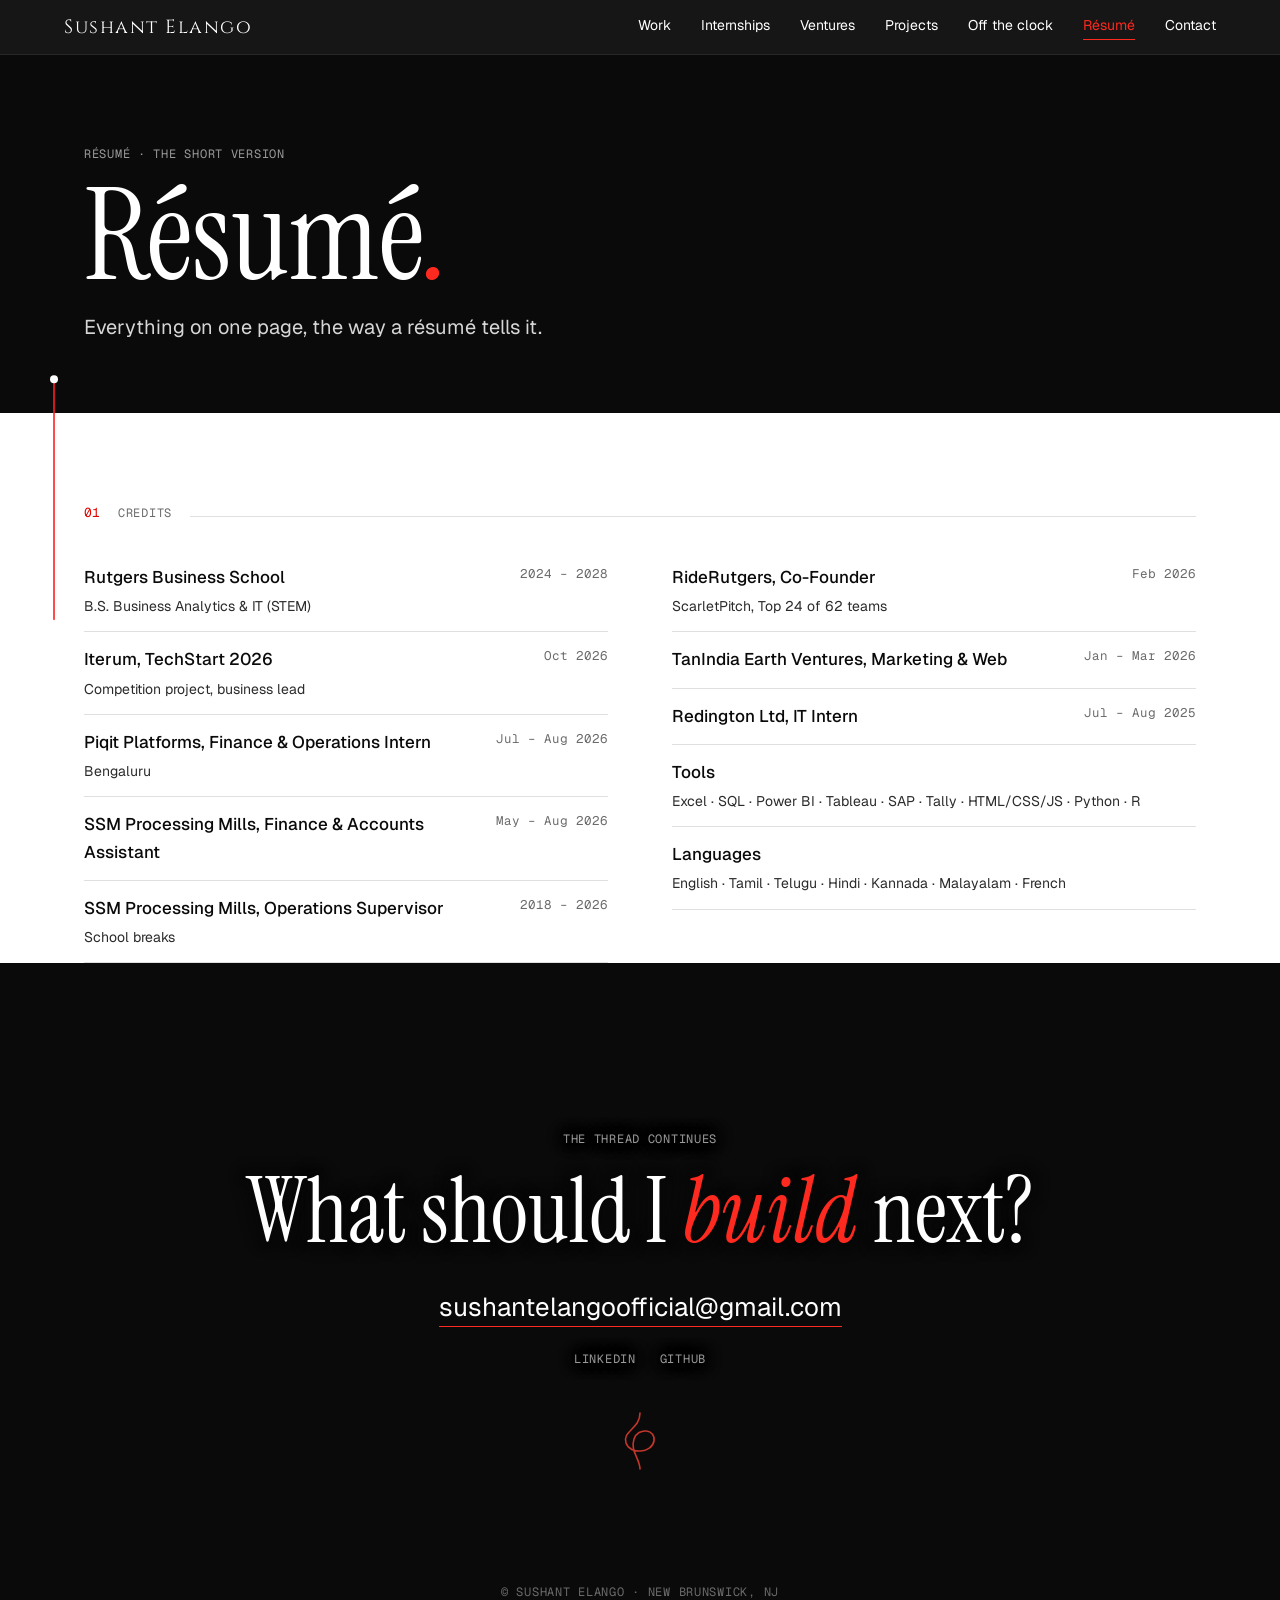
==== credits.html @ 71b5c6ae "Film and game posters with his lines; Control turns over to his frame; red headline Five films and f" ====
<!doctype html>
<html lang="en" class="no-bands" data-palette="mono">
<head>
<meta charset="utf-8">
<meta name="viewport" content="width=device-width, initial-scale=1">
<title>Résumé · Sushant Elango</title>
<meta name="description" content="The short version, the way a résumé tells it.">
<meta name="theme-color" content="#f3f0e8">
<link rel="icon" href="assets/favicon.svg" type="image/svg+xml">
<link rel="canonical" href="https://sushantelango.com/credits.html">
<meta property="og:type" content="website">
<meta property="og:url" content="https://sushantelango.com/credits.html">
<meta property="og:title" content="Résumé · Sushant Elango">
<meta property="og:description" content="A textile mill, a ledger, two pitches, and one thread running through all of it.">
<meta property="og:image" content="https://sushantelango.com/assets/share.jpg">
<meta property="og:image:width" content="1200">
<meta property="og:image:height" content="630">
<meta property="og:image:alt" content="Sushant Elango in a grey suit and a red floral tie">
<meta name="twitter:card" content="summary_large_image">
<link rel="preconnect" href="https://fonts.googleapis.com">
<link rel="preconnect" href="https://fonts.gstatic.com" crossorigin>
<link href="https://fonts.googleapis.com/css2?family=Instrument+Serif:ital@0;1&family=Cinzel:wght@400;500&family=Geist:wght@400;500;600&family=Geist+Mono:wght@400;500&family=Courier+Prime&display=swap" rel="stylesheet">
<link rel="stylesheet" href="assets/site.css?v=81">
</head>
<body class="page-credits">


<a class="skip" href="#main">Skip to the content</a>

<svg id="thread" aria-hidden="true"><path id="threadPath"/></svg>

<header class="nav">
  <div class="nav-row">
    <a class="mark" href="index.html" aria-label="Sushant Elango, home"><span>Sushant Elango</span></a>
    <nav aria-label="Pages">
      <a href="work.html">Work</a>
      <a href="internships.html">Internships</a>
      <a href="ventures.html">Ventures</a>
      <a href="index.html#projects">Projects</a>
      <a href="life.html">Off the clock</a>
      <a href="credits.html" aria-current="page">Résumé</a>
      <a href="#contact">Contact</a>
    </nav>
  </div>
</header>

<main id="main">
  <section class="page-head">
    <div class="label">Résumé · The short version</div>
    <h1>Résumé<em>.</em></h1>
    <p class="lede">Everything on one page, the way a résumé tells it.</p>
  </section>

  <!-- Credits -->
  <section class="chapter" id="credits" data-anchor="left">
    <div class="ch-head"><span class="num">01</span><span class="label">Credits</span><span class="rule"></span></div>
    <div class="credits reveal">
      <div>
        <div class="credit"><b>Rutgers Business School</b><span>2024 – 2028</span><small>B.S. Business Analytics &amp; IT (STEM)</small></div>
        <div class="credit"><b>Iterum, TechStart 2026</b><span>Oct 2026</span><small>Competition project, business lead</small></div>
        <div class="credit"><b>Piqit Platforms, Finance &amp; Operations Intern</b><span>Jul – Aug 2026</span><small>Bengaluru</small></div>
        <div class="credit"><b>SSM Processing Mills, Finance &amp; Accounts Assistant</b><span>May – Aug 2026</span></div>
        <div class="credit"><b>SSM Processing Mills, Operations Supervisor</b><span>2018 – 2026</span><small>School breaks</small></div>
      </div>
      <div>
        <div class="credit"><b>RideRutgers, Co-Founder</b><span>Feb 2026</span><small>ScarletPitch, Top 24 of 62 teams</small></div>
        <div class="credit"><b>TanIndia Earth Ventures, Marketing &amp; Web</b><span>Jan – Mar 2026</span></div>
        <div class="credit"><b>Redington Ltd, IT Intern</b><span>Jul – Aug 2025</span></div>
        <div class="credit"><b>Tools</b><span></span><small>Excel · SQL · Power BI · Tableau · SAP · Tally · HTML/CSS/JS · Python · R</small></div>
        <div class="credit"><b>Languages</b><span></span><small>English · Tamil · Telugu · Hindi · Kannada · Malayalam · French</small></div>
      </div>
    </div>
  </section>

  <section class="contact" id="contact">
    <div class="label">The thread continues</div>
    <h2>What should I <em>build</em> next?</h2>
    <a class="mail" href="mailto:sushantelangoofficial@gmail.com">sushantelangoofficial@gmail.com</a>
    <div class="links label"><a href="https://www.linkedin.com/in/sushantelango" target="_blank" rel="noopener">LinkedIn</a><a href="https://github.com/SushantElango" target="_blank" rel="noopener">GitHub</a></div>
    <svg id="knot" viewBox="0 0 64 64" aria-hidden="true" data-anchor="end"><path d="M32 4 C 32 20, 14 22, 18 34 C 22 46, 44 44, 46 32 C 48 20, 30 18, 26 30 C 22 42, 32 50, 32 60" fill="none" stroke="#c2362b" stroke-width="1.6" stroke-linecap="round"/></svg>
  </section>

</main>
<footer class="label">© Sushant Elango · New Brunswick, NJ</footer>

<script src="assets/site.js?v=81"></script>
</body>
</html>
---- assets/site.css ----
/* One colour does the storytelling: the thread. Everything else is paper and ink. */
:root {
  --paper: #f3f0e8;
  --paper-2: #ebe7dc;
  --card: #faf8f3;
  --ink: #161513;
  --ink-2: #3b3934;
  --muted: #7a766c;
  --rule: rgba(22, 21, 19, .14);
  --thread: #c2362b;
  --thread-soft: rgba(194, 54, 43, .12);

  --serif: "Instrument Serif", "Times New Roman", serif;
  --sans: "Geist", system-ui, sans-serif;
  --mono: "Geist Mono", ui-monospace, Consolas, monospace;

  --gutter: clamp(18px, 5vw, 72px);
  --max: 1240px;
}

* { box-sizing: border-box; margin: 0; padding: 0; }
html { scroll-behavior: smooth; }
body {
  background: var(--paper);
  color: var(--ink);
  font-family: var(--sans);
  font-size: 17px;
  line-height: 1.6;
  -webkit-font-smoothing: antialiased;
  overflow-x: hidden;
}
a { color: inherit; }
button { font: inherit; color: inherit; background: none; border: 0; cursor: pointer; }
::selection { background: var(--thread); color: var(--paper); }

.label { font-family: var(--mono); font-size: 12px; letter-spacing: .06em; text-transform: uppercase; color: var(--muted); }
.label b { color: var(--thread); font-weight: 500; }
em, .it { font-family: var(--serif); font-style: italic; font-weight: 400; }

/* The page-long thread sits behind everything; cards pass over it like weft over warp. */
#thread { position: absolute; left: 0; top: 0; pointer-events: none; z-index: 0; overflow: visible; }
#thread path { fill: none; stroke: var(--thread-line, var(--thread)); stroke-width: 1.6; stroke-linecap: round; }
#thread .thread-start { fill: #efe9dd; }
main, header, footer { position: relative; z-index: 1; }
/* Text sits on a paper halo, so the thread reads as passing under the words. */
.chapter h2, .prose p, .ch-head, .hero h1, .hero p, .hero .label, .contact h2, .contact .label, .fine { text-shadow: 0 0 3px var(--paper), 0 0 7px var(--paper), 0 0 12px var(--paper), 0 0 18px var(--paper); }

/* ---------- Nav ---------- */
.nav {
  position: sticky; top: 0; z-index: 30;
  display: flex; align-items: center; justify-content: space-between;
  padding: 14px var(--gutter);
  background: rgba(243, 240, 232, .88); backdrop-filter: blur(8px);
  border-bottom: 1px solid var(--rule);
}
.mark { display: flex; align-items: center; gap: 10px; text-decoration: none; font-family: var(--serif); font-size: 22px; letter-spacing: .01em; }
.mark svg { width: 26px; height: 26px; }
.nav nav { display: flex; gap: clamp(14px, 3vw, 30px); }
.nav nav a { text-decoration: none; font-size: 14px; color: var(--ink-2); }
.nav nav a:hover { color: var(--thread); }

/* ---------- Hero ---------- */
.hero { max-width: var(--max); margin: 0 auto; padding: clamp(40px, 6vw, 80px) var(--gutter) 0; }
.hero h1 {
  font-family: var(--serif); font-weight: 400;
  font-size: clamp(44px, 6.6vw, 96px); line-height: .95; letter-spacing: -.01em;
  max-width: 15ch; margin: 16px 0 22px;
}
.hero h1 em { color: var(--thread); }
.hero p.lede { max-width: 54ch; font-size: clamp(17px, 1.6vw, 20px); color: var(--ink-2); }

.rope-wrap { position: relative; margin-top: clamp(24px, 4vw, 48px); height: 190px; }
#rope { position: absolute; inset: 0; width: 100%; height: 100%; touch-action: pan-y; }
.clock { position: absolute; top: 18px; display: grid; gap: 2px; }
.clock.l { left: 0; }
.clock.r { right: 0; text-align: right; }
.clock .t { font-family: var(--serif); font-size: clamp(28px, 3.4vw, 44px); line-height: 1; }
.clock .t small { font-family: var(--mono); font-size: 12px; color: var(--muted); margin-left: 6px; }
.rope-note { position: absolute; left: 50%; top: 22px; transform: translateX(-50%); white-space: nowrap; }

/* ---------- Chapters ---------- */
.chapter { max-width: var(--max); margin: 0 auto; padding: clamp(80px, 12vw, 160px) var(--gutter) 0; }
.ch-head { display: flex; align-items: baseline; gap: 18px; margin-bottom: 26px; }
.ch-head .num { font-family: var(--mono); font-size: 13px; color: var(--thread); }
.ch-head .rule { flex: 1; height: 1px; background: var(--rule); }
.chapter h2 {
  font-family: var(--serif); font-weight: 400;
  font-size: clamp(38px, 5.6vw, 76px); line-height: 1; letter-spacing: -.01em;
  max-width: 16ch; margin-bottom: 22px;
}
.chapter h2 em { color: var(--thread); }
.cols { display: grid; grid-template-columns: 1fr 1fr; gap: clamp(28px, 5vw, 80px); align-items: start; }
.cols.flip > :first-child { order: 2; }
.prose p { color: var(--ink-2); margin-bottom: 14px; max-width: 56ch; }
.prose p.quote { font-family: var(--serif); font-style: italic; font-size: clamp(22px, 2.2vw, 28px); line-height: 1.25; color: var(--ink); margin: 22px 0; padding-left: 18px; border-left: 2px solid var(--thread); }

.card {
  background: var(--card); border: 1px solid var(--rule); border-radius: 4px;
  padding: clamp(18px, 2.4vw, 28px);
  box-shadow: 0 1px 0 rgba(255,255,255,.6) inset, 0 18px 40px -30px rgba(22,21,19,.45);
}
.card .label { display: block; margin-bottom: 14px; }
.fine { font-family: var(--mono); font-size: 11.5px; color: var(--muted); margin-top: 12px; }

/* Stats */
.stats { display: grid; grid-template-columns: repeat(3, 1fr); gap: 1px; background: var(--rule); border: 1px solid var(--rule); margin-top: 28px; }
.stat { background: var(--paper); padding: 16px 16px 14px; }
.stat .n { font-family: var(--serif); font-size: clamp(34px, 4vw, 52px); line-height: 1; }
.stat .n .u { color: var(--thread); }
.stat .label { margin-top: 6px; display: block; }

/* 01 Weave */
#weave { width: 100%; aspect-ratio: 4 / 3.6; display: block; }

/* 02 Waterfall */
.wf { display: grid; gap: 6px; }
.wf-row { display: grid; grid-template-columns: 116px 1fr 52px; align-items: center; gap: 10px; font-size: 13.5px; cursor: default; }
.wf-row .bar-track { position: relative; height: 22px; }
.wf-row .bar { position: absolute; top: 0; bottom: 0; background: var(--ink); border-radius: 2px; transition: left .6s cubic-bezier(.2,.7,.2,1), width .6s cubic-bezier(.2,.7,.2,1), background .2s; }
.wf-row.minus .bar { background: transparent; border: 1.5px solid var(--thread); background-image: repeating-linear-gradient(45deg, var(--thread-soft) 0 3px, transparent 3px 6px); }
.wf-row.total .bar { background: var(--thread); }
.wf-row .v { font-family: var(--mono); font-size: 12.5px; text-align: right; color: var(--ink-2); }
.wf-row:hover .bar { filter: brightness(1.15); }
.wf-row.total { font-weight: 600; }
.wf-tip { min-height: 44px; margin-top: 14px; color: var(--ink-2); font-size: 14px; }

/* 03 Two drafts */
.toggle { display: inline-flex; border: 1px solid var(--ink); border-radius: 999px; padding: 3px; margin-bottom: 16px; }
.toggle button { padding: 7px 16px; border-radius: 999px; font-size: 13.5px; }
.toggle button[aria-pressed="true"] { background: var(--ink); color: var(--paper); }
#drafts { width: 100%; height: auto; display: block; }
#drafts .node rect { fill: var(--card); stroke: var(--ink); stroke-width: 1.2; }
#drafts .node.person rect { fill: var(--thread-soft); stroke: var(--thread); }
#drafts .node text { font-family: var(--mono); font-size: 11px; fill: var(--ink); }
#drafts .edge { stroke: var(--ink-2); stroke-width: 1.2; fill: none; marker-end: url(#arrow); }
#drafts .edge.person { stroke: var(--thread); }
#drafts .fade { transition: opacity .5s; }
#drafts .x { stroke: var(--thread); stroke-width: 2; }

/* 04 Script page */
.script {
  font-family: "Courier Prime", "Courier New", monospace; font-size: 14px; line-height: 1.3;
  background: #fffefa; border: 1px solid var(--rule); padding: 30px 32px 34px 44px; position: relative;
  box-shadow: 0 24px 50px -32px rgba(22,21,19,.55); transform: rotate(-1.2deg);
}
.script::before { content: ""; position: absolute; left: 14px; top: 26px; width: 9px; height: 9px; border-radius: 50%; background: #b8954f; box-shadow: 0 140px 0 #b8954f; }
.script p { margin-bottom: 12px; }
.script .sh { font-weight: 700; text-transform: uppercase; }
.script .tr { text-align: right; }

/* 05 Small threads */
.threads { display: grid; grid-template-columns: repeat(3, 1fr); gap: 18px; }
.threads .card h3 { font-family: var(--serif); font-weight: 400; font-size: 30px; line-height: 1.05; margin-bottom: 10px; }
.threads .card p { font-size: 15px; color: var(--ink-2); }
.redact { display: inline-block; height: .95em; vertical-align: -2px; background: var(--ink); border-radius: 1px; max-width: 100%; }
.stamp { display: inline-block; margin-top: 12px; border: 1.5px solid var(--thread); color: var(--thread); padding: 3px 10px; font-family: var(--mono); font-size: 11px; letter-spacing: .14em; transform: rotate(-3deg); }

/* 06 Audit */
.badge-now { display: inline-flex; align-items: center; gap: 8px; font-family: var(--mono); font-size: 12px; color: var(--thread); border: 1px solid var(--thread); border-radius: 999px; padding: 4px 11px; }
@keyframes pulse { 50% { opacity: .25; } }
.audit { display: grid; gap: 0; border-top: 1px solid var(--rule); }
.audit-row { display: grid; grid-template-columns: 1fr auto; gap: 12px; align-items: center; padding: 11px 0; border-bottom: 1px solid var(--rule); font-size: 15px; }
.audit-row small { display: block; color: var(--muted); font-size: 12.5px; }
.verdict { font-family: var(--mono); font-size: 12px; letter-spacing: .08em; width: 74px; padding: 6px 0; text-align: center; border-radius: 3px; border: 1.5px solid; transition: background .2s, color .2s; }
.verdict[data-v="SAVE"] { color: var(--paper); background: var(--ink); border-color: var(--ink); }
.verdict[data-v="CHECK"] { color: var(--thread); border-color: var(--thread); background: var(--thread-soft); }
.verdict[data-v="SKIP"] { color: var(--muted); border-color: var(--rule); }
.audit-sum { display: flex; justify-content: space-between; margin-top: 14px; font-family: var(--mono); font-size: 12.5px; }

/* 07 Off the clock */
.life { display: grid; grid-template-columns: repeat(6, 1fr); gap: 18px; }
.life .card { min-height: 220px; display: flex; flex-direction: column; }
.life .card h3 { font-family: var(--serif); font-weight: 400; font-size: 28px; line-height: 1.05; margin-bottom: 8px; }
.life .card p { font-size: 15px; color: var(--ink-2); }
.life .hello, .life .court, .life .games { grid-column: span 2; }
.hello-word { font-family: var(--serif); font-size: clamp(54px, 7vw, 92px); line-height: 1.05; margin-top: auto; min-height: 1.1em; transition: opacity .2s; }
.hello-lang { font-family: var(--mono); font-size: 12px; color: var(--muted); }
.court svg { width: 100%; margin-top: auto; }
.court svg rect, .court svg line { fill: none; stroke: var(--ink); stroke-width: 1; }
.court svg circle { fill: var(--thread); }
.film .script-mini { font-family: "Courier Prime", monospace; font-size: 13px; line-height: 1.35; margin-top: auto; padding-top: 14px; color: var(--ink-2); }
.film .script-mini .sh { font-weight: 700; }
.film .script-mini p { margin-bottom: 6px; }
.film .notebook { margin-top: 14px; padding-top: 12px; border-top: 1px dashed var(--rule); font-size: 13.5px; color: var(--ink-2); }
.film .notebook .label { display: block; margin-bottom: 4px; }
.games .bars { margin-top: auto; display: grid; gap: 5px; }
.games .bars span { display: block; height: 6px; background: var(--ink); }
.games .bars span:nth-child(2) { width: 70%; background: var(--thread); }
.games .bars span:nth-child(3) { width: 40%; }

/* Credits */
.credits { display: grid; grid-template-columns: 1fr 1fr; gap: 0 clamp(28px, 5vw, 80px); }
.credit { display: grid; grid-template-columns: 1fr auto; gap: 4px 16px; padding: 14px 0; border-bottom: 1px solid var(--rule); }
.credit b { font-weight: 500; }
.credit span { color: var(--muted); font-family: var(--mono); font-size: 12.5px; white-space: nowrap; }
.credit small { grid-column: 1 / -1; color: var(--ink-2); font-size: 14px; }

.contact { max-width: var(--max); margin: 0 auto; padding: clamp(90px, 13vw, 170px) var(--gutter) 60px; text-align: center; }
.contact h2 { font-family: var(--serif); font-weight: 400; font-size: clamp(44px, 7vw, 100px); line-height: 1; margin: 18px 0 30px; }
.contact h2 em { color: var(--thread); }
.contact a.mail { font-size: clamp(18px, 2.2vw, 26px); text-decoration: none; border-bottom: 1.5px solid var(--thread); padding-bottom: 2px; overflow-wrap: anywhere; }
.contact .links { margin-top: 22px; display: flex; gap: 24px; justify-content: center; }
.contact .links a { text-decoration: none; }
.contact .links a:hover { color: var(--thread); }
#knot { display: block; margin: 40px auto 0; width: 64px; height: 64px; }
footer { text-align: center; padding: 30px var(--gutter) 40px; }

/* Reveal on scroll */
.reveal { opacity: 0; transform: translateY(18px); transition: opacity .8s ease, transform .8s cubic-bezier(.2,.7,.2,1); }
.reveal.in { opacity: 1; transform: none; }

/* ---------- Small screens ---------- */
@media (max-width: 860px) {
  .cols, .credits { grid-template-columns: minmax(0, 1fr); }
  .cols.flip > :first-child { order: 0; }
  .threads { grid-template-columns: minmax(0, 1fr); }
  .life { grid-template-columns: 1fr 1fr; }
  .life .hello { grid-column: span 2; }
  .life .court, .life .games { grid-column: span 1; }
  .nav nav a.opt { display: none; }
  .rope-wrap { height: 170px; }
  .stat { padding: 12px 10px; }
  .wf-row { grid-template-columns: 92px 1fr 44px; font-size: 12.5px; }
}
@media (max-width: 520px) {
  .life { grid-template-columns: minmax(0, 1fr); }
  .life .card { grid-column: span 1 !important; min-height: 0; }
  .rope-note { display: none; }
  .mark { font-size: 19px; }
}
@media (prefers-reduced-motion: reduce) {
  html { scroll-behavior: auto; }
  .reveal { opacity: 1; transform: none; transition: none; }
  .badge-now i { animation: none; }
}

/* Keyboard users: a visible focus ring and a skip link. */
:focus-visible { outline: 2px solid var(--thread); outline-offset: 3px; border-radius: 2px; }
.skip { position: absolute; left: 12px; top: -48px; z-index: 50; background: var(--ink); color: var(--paper); padding: 8px 14px; border-radius: 3px; text-decoration: none; font-size: 14px; }
.skip:focus { top: 12px; }

/* 04 Internships: three equal rows, each with the story and one number */
.interns { border-top: 1px solid var(--ink); }
.intern { display: grid; grid-template-columns: 230px minmax(0, 1fr) 190px; gap: clamp(20px, 3vw, 44px); padding: 30px 0 32px; border-bottom: 1px solid var(--rule); }
.intern .meta h3 { font-family: var(--serif); font-weight: 400; font-size: 32px; line-height: 1.05; margin: 8px 0 6px; }
.intern .role { font-size: 14px; color: var(--ink-2); }
.intern .body p { color: var(--ink-2); margin-bottom: 10px; max-width: 60ch; }
.intern .tools { font-family: var(--mono); font-size: 12px; color: var(--muted); margin-top: 4px; }
.stat-big { display: flex; flex-direction: column; gap: 8px; align-items: flex-start; }
.stat-big .n { font-family: var(--serif); font-size: clamp(48px, 5vw, 68px); line-height: .9; }
.stat-big .n .u { color: var(--thread); }
.stat-big .label { text-transform: none; letter-spacing: 0; font-size: 12.5px; line-height: 1.4; }
.intern .stamp { margin-top: 0; }

/* 07 Writer's room: a storyboard you can step through */
.board { padding-bottom: 18px; }
.board-head { display: flex; justify-content: space-between; margin-bottom: 12px; }
.board-head .label { margin: 0; }
#frame { width: 100%; height: auto; display: block; background: #fffefa; border: 1px solid var(--ink); }
#frame .ink { fill: none; stroke: var(--ink); stroke-width: 1.4; stroke-linecap: round; stroke-linejoin: round; }
#frame .soft { fill: none; stroke: var(--muted); stroke-width: 1; stroke-dasharray: 3 4; }
#frame .fill { fill: var(--ink); }
#frame .red { fill: none; stroke: var(--thread); stroke-width: 1.8; stroke-linecap: round; }
#frame .redfill { fill: var(--thread); }
#frame text { font-family: var(--mono); font-size: 10px; fill: var(--muted); }
#frame .big { font-family: var(--serif); font-size: 26px; fill: var(--ink); }
.board-cap { display: grid; grid-template-columns: 96px 1fr; gap: 12px; margin-top: 14px; min-height: 52px; }
.shot-type { font-family: var(--mono); font-size: 11.5px; letter-spacing: .08em; color: var(--thread); padding-top: 2px; }
.board-cap p { font-family: "Courier Prime", monospace; font-size: 14px; line-height: 1.4; color: var(--ink); }
.board-nav { display: flex; align-items: center; justify-content: space-between; margin-top: 10px; }
.board-nav button { width: 38px; height: 32px; border: 1px solid var(--ink); border-radius: 999px; }
.board-nav button:hover { background: var(--ink); color: var(--paper); }
.dots { display: flex; gap: 8px; }
.dots button { width: 9px; height: 9px; border-radius: 50%; border: 1px solid var(--ink); padding: 0; }
.dots button[aria-current="true"] { background: var(--thread); border-color: var(--thread); }
.notebook { margin-top: 26px; padding-top: 16px; border-top: 1px dashed var(--rule); }
.notebook ul { list-style: none; margin-top: 8px; display: grid; gap: 6px; }
.notebook li { font-family: "Courier Prime", monospace; font-size: 15px; color: var(--ink); }
.notebook li::before { content: "> "; color: var(--thread); }

@media (max-width: 860px) {
  .intern { grid-template-columns: minmax(0, 1fr); gap: 14px; }
  .stat-big { flex-direction: row; align-items: baseline; gap: 14px; }
  .board-cap { grid-template-columns: 1fr; gap: 4px; }
}

/* 01 Early work: rover sketch and EV3-style blocks */
#roverSim { width: 100%; height: auto; display: block; background: #fffefa; border: 1px solid var(--rule); }
#roverSim .ink { fill: none; stroke: var(--ink); stroke-width: 1.4; stroke-linejoin: round; }
#roverSim .fill { fill: var(--ink); }
#roverSim .item { fill: var(--muted); }
#roverSim .lvl { fill: var(--thread-soft); stroke: none; }
#roverSim text { font-family: var(--mono); font-size: 10px; fill: var(--muted); }
#roverSim .full { fill: var(--thread); font-weight: 500; }
.ev3 { display: flex; flex-wrap: wrap; gap: 6px; margin-top: 14px; }
.blk { font-family: var(--mono); font-size: 11.5px; padding: 6px 10px 6px 12px; border-radius: 3px; color: #fff; position: relative; }
.blk::before { content: ""; position: absolute; left: 4px; top: 50%; width: 3px; height: 10px; margin-top: -5px; background: rgba(255,255,255,.5); border-radius: 2px; }
.blk.start { background: #5f8a3a; } .blk.loop { background: #c9852b; } .blk.move { background: #2f6db5; }
.blk.sense { background: #c9a227; color: #161513; } .blk.flow { background: #c9852b; }

/* Live-site fixes, 1 Nov 2026 */
.hero h1, .chapter h2, .contact h2 { text-wrap: balance; }
.hero h1 { max-width: 18ch; }
.nav { gap: 16px; }
.nav nav { overflow-x: auto; scrollbar-width: none; min-width: 0; }
.nav nav::-webkit-scrollbar { display: none; }
.nav nav a { white-space: nowrap; }
@media (max-width: 640px) {
  .nav { padding: 12px 16px; }
  .nav nav { gap: 14px; }
  .nav nav a { font-size: 13px; }
  .mark { font-size: 17px; white-space: nowrap; }
  .audit-sum { flex-direction: column; gap: 4px; }
}


/* ---------- Photo layer (stock placeholders until his photos arrive) ---------- */
.ph { position: relative; margin: 0; overflow: hidden; background: var(--paper-2); }
.ph img { display: block; width: 100%; height: 100%; object-fit: cover; filter: saturate(.85) contrast(1.02); }
.ph figcaption { font-family: var(--mono); font-size: 11.5px; color: var(--muted); padding: 8px 2px 0; }
.ph .stock { position: absolute; left: 8px; top: 8px; font-family: var(--mono); font-size: 10px; letter-spacing: .04em;
  background: rgba(22,21,19,.78); color: #f3f0e8; padding: 3px 7px; border-radius: 2px; max-width: calc(100% - 16px); }
.ph.empty { display: grid; place-items: center; text-align: center; border: 1.5px dashed var(--muted);
  background: repeating-linear-gradient(45deg, transparent 0 10px, rgba(22,21,19,.035) 10px 20px); }
.ph.empty span { font-family: var(--serif); font-size: 28px; color: var(--ink-2); }
.ph.empty figcaption { position: absolute; bottom: 14px; left: 0; right: 0; }

/* hero: words left, portrait right */
.hero-grid { display: grid; grid-template-columns: minmax(0, 1.4fr) minmax(0, 1fr); gap: clamp(28px, 5vw, 72px); align-items: end; }
.portrait { aspect-ratio: 4 / 5; border-radius: 4px; }


/* little home photos on the clocks */
.rope-wrap { height: 280px; }
.clock { top: 0; }
.clock .ph.home { width: 120px; height: 80px; border-radius: 3px; margin-bottom: 8px; }
.clock.r .ph.home { margin-left: auto; }
.clock .ph.home .stock { font-size: 8.5px; top: 4px; left: 4px; }
.rope-note { top: 176px; }

/* logo strip */
.logos { max-width: var(--max); margin: 0 auto; padding: clamp(50px, 7vw, 90px) var(--gutter) 0; position: relative; z-index: 1; }
.logos ul { list-style: none; display: grid; grid-template-columns: repeat(8, minmax(0, 1fr)); gap: 10px; margin-top: 14px; }
.logos li { height: 64px; display: grid; place-items: center; text-align: center; padding: 6px; border: 1px solid var(--rule); background: var(--card);
  font-family: var(--mono); font-size: 11px; line-height: 1.25; color: var(--ink-2); }

/* full-width photo bands */
.ph.band { height: clamp(220px, 34vw, 440px); margin: 0 0 34px; border-radius: 4px; }
.ph.band.short { height: clamp(180px, 24vw, 300px); }
.ph.band figcaption { position: absolute; left: 0; right: 0; bottom: 0; padding: 30px 16px 12px; color: #f3f0e8;
  background: linear-gradient(transparent, rgba(22,21,19,.65)); }

/* polaroids */
.ph.polaroid { background: #fffefa; padding: 10px 10px 0; box-shadow: 0 18px 34px -22px rgba(22,21,19,.55); border: 1px solid var(--rule); }
.ph.polaroid img { aspect-ratio: 4 / 3; height: auto; }
.ph.polaroid figcaption { padding: 10px 2px 12px; font-family: "Courier Prime", monospace; font-size: 13px; color: var(--ink-2); }
.ph.polaroid .stock { left: 16px; top: 16px; }
.tilt-l { transform: rotate(-1.6deg); }
.tilt-r { transform: rotate(1.4deg); }
.prose .ph.polaroid { max-width: 260px; margin-top: 22px; }

/* internships: a thumbnail under the role */
.intern .ph.thumb { margin-top: 14px; aspect-ratio: 3 / 2; border-radius: 3px; }

/* pitch: the script page laid over a photo */
.collage { position: relative; }
.collage .ph.collage-photo { aspect-ratio: 4 / 3; border-radius: 4px; }
.collage .script { position: relative; margin: -90px 0 0 9%; width: 88%; }

/* favourite films shelf */
.shelf { margin-top: 46px; border-top: 1px solid var(--ink); padding-top: 14px; }
.shelf-head { display: flex; justify-content: space-between; gap: 12px; flex-wrap: wrap; }
.stock-note { color: var(--thread); }
.shelf ol { list-style: none; display: grid; grid-template-columns: repeat(5, minmax(0, 1fr)); gap: 14px; margin-top: 16px; }
.shelf li { aspect-ratio: 2 / 3; display: flex; flex-direction: column; justify-content: space-between; padding: 14px; border: 1px solid var(--ink); background: var(--card); }
.shelf .spine { font-family: var(--mono); font-size: 12px; color: var(--thread); }
.shelf .t { font-family: var(--serif); font-size: 26px; line-height: 1.05; }
.shelf .why { font-size: 13px; color: var(--muted); }

/* photo wall */
.wall { display: grid; grid-template-columns: repeat(3, minmax(0, 1fr)); gap: 26px; align-items: start; margin-bottom: 26px; }
.wall .now dl { display: grid; grid-template-columns: 90px 1fr; gap: 8px 12px; margin-top: 6px; font-size: 15px; }
.wall .now dt { font-family: var(--mono); font-size: 12px; color: var(--muted); padding-top: 2px; }

@media (max-width: 860px) {
  .hero-grid { grid-template-columns: minmax(0, 1fr); }
  .portrait { max-width: 320px; }
  .logos ul { grid-template-columns: repeat(4, minmax(0, 1fr)); }
  .shelf ol { grid-template-columns: repeat(2, minmax(0, 1fr)); }
  .wall { grid-template-columns: repeat(2, minmax(0, 1fr)); }
  .clock .ph.home { width: 92px; height: 62px; }
  .collage .script { margin-top: -50px; }
}
@media (max-width: 520px) {
  .logos ul { grid-template-columns: repeat(2, minmax(0, 1fr)); }
  .wall { grid-template-columns: minmax(0, 1fr); }
}
.clock .ph.home .stock { font-size: 0; padding: 2px 5px; }
.clock .ph.home .stock::after { content: "STOCK"; font-size: 8px; letter-spacing: .08em; }
@media (min-width: 861px) { .wall .now { grid-column: span 2; } }

.logos li.has-logo { padding: 10px 14px; }
.logos li img { max-width: 100%; max-height: 40px; object-fit: contain; filter: grayscale(1) contrast(1.1); opacity: .8; transition: filter .25s, opacity .25s; }
.logos li:hover img { filter: none; opacity: 1; }

/* real photos from the businesses' own sites */
.intern .ph.thumb.real figcaption { padding-top: 6px; }
/* real thumbs: the 3:2 shape sits on the photo, so the caption below it is not clipped */
.intern .ph.thumb.real { aspect-ratio: auto; overflow: visible; background: none; border-radius: 0; }
.intern .ph.thumb.real img { aspect-ratio: 3 / 2; height: auto; border-radius: 3px; }
.mini-gallery { display: grid; grid-template-columns: repeat(3, minmax(0, 1fr)); gap: 10px; margin: 14px 0 6px; }
.mini-gallery figure { margin: 0; }
.mini-gallery img { width: 100%; aspect-ratio: 4 / 3; object-fit: cover; border-radius: 3px; display: block; }
.mini-gallery figcaption { font-family: var(--mono); font-size: 11px; color: var(--muted); padding-top: 5px; }

/* ---------- Multi-page: header with the under-development bar ---------- */
.nav { display: block; padding: 0; }
.nav-row { display: flex; align-items: center; justify-content: space-between; gap: 16px; padding: 12px var(--gutter); }
.nav nav a[aria-current="page"] { color: var(--thread); }
.nav nav a[aria-current="page"]::after { content: ""; display: block; height: 1.5px; background: var(--thread); margin-top: 2px; }

/* page header on every page except home */
.page-head { max-width: var(--max); margin: 0 auto; padding: clamp(46px, 7vw, 90px) var(--gutter) 0; position: relative; z-index: 1; }
.page-head h1 { font-family: var(--serif); font-weight: 400; font-size: clamp(56px, 10vw, 140px); line-height: .9; margin: 14px 0 18px; }
.page-head h1 em { color: var(--thread); }
.page-head .lede { max-width: 56ch; font-size: clamp(17px, 1.6vw, 20px); color: var(--ink-2); }
.page-head + .chapter { padding-top: clamp(50px, 7vw, 90px); }

/* home: explore the other pages */
.explore-grid { display: grid; grid-template-columns: repeat(3, minmax(0, 1fr)); gap: 22px; }
.ex-card { display: flex; flex-direction: column; text-decoration: none; color: inherit; background: var(--card); border: 1px solid var(--rule); border-radius: 4px; overflow: hidden;
  transition: transform .35s cubic-bezier(.2,.7,.2,1), box-shadow .35s; box-shadow: 0 18px 40px -32px rgba(22,21,19,.5); }
.ex-card:hover { transform: translateY(-4px); box-shadow: 0 26px 46px -30px rgba(22,21,19,.6); }
.ex-img { position: relative; aspect-ratio: 16 / 10; overflow: hidden; background: var(--paper-2); }
.ex-img img { width: 100%; height: 100%; object-fit: cover; display: block; filter: saturate(.85); transition: transform .6s; }
.ex-card:hover .ex-img img { transform: scale(1.04); }
.ex-img .stock { position: absolute; left: 8px; top: 8px; font-family: var(--mono); font-size: 10px; background: rgba(22,21,19,.78); color: #f3f0e8; padding: 2px 6px; border-radius: 2px; }
.ex-blank { display: grid; place-items: center; background: var(--ink); }
.ex-blank span { font-family: var(--serif); font-size: 64px; color: var(--paper); }
.ex-body { padding: 18px 20px 20px; display: flex; flex-direction: column; gap: 6px; flex: 1; }
.ex-body h3 { font-family: var(--serif); font-weight: 400; font-size: 34px; line-height: 1; }
.ex-body p { color: var(--ink-2); font-size: 15px; }
.ex-go { margin-top: auto; padding-top: 10px; font-family: var(--mono); font-size: 12px; color: var(--thread); }

/* tennis: players and the ball's shadow */
.court svg .player { fill: var(--ink); }
.court svg #ballShadow { fill: rgba(22,21,19,.18); }

@media (max-width: 860px) {
  .explore-grid { grid-template-columns: repeat(2, minmax(0, 1fr)); }
}
@media (max-width: 640px) {
  .nav-row { flex-wrap: wrap; gap: 6px 14px; padding: 10px 16px 8px; }
  .nav-row nav { width: 100%; gap: 16px; padding-bottom: 2px; }
  }
@media (max-width: 520px) {
  .explore-grid { grid-template-columns: minmax(0, 1fr); }
}
html { scroll-padding-top: 110px; }

/* ---------- Intro: the name arrives letter by letter, the thread underlines it, then it lifts ----------
   Pure CSS so it always ends, even without JavaScript. JS only lets a click or key skip it. */
.intro { position: fixed; inset: 0; z-index: 200; background: var(--paper); display: grid; place-items: center;
  animation: intro-out .6s cubic-bezier(.7,0,.3,1) 1.75s forwards; }
.intro-inner { display: grid; justify-items: center; gap: 18px; }
.intro-word { font-family: "Cinzel", var(--serif); font-weight: 400; font-size: clamp(30px, 6.6vw, 96px); letter-spacing: .1em; color: var(--ink); white-space: nowrap; }
.intro-word span { display: inline-block; opacity: 0; color: #d9d4c9; animation: intro-letter .5s ease calc(.12s + var(--i) * .065s) forwards; }
.intro-line { height: 1.6px; width: 0; background: var(--thread); animation: intro-line .55s cubic-bezier(.6,0,.2,1) 1.15s forwards; justify-self: start; }
@keyframes intro-letter { 0% { opacity: 0; color: #d9d4c9; transform: translateY(6px); } 60% { opacity: 1; color: #9a958a; } 100% { opacity: 1; color: var(--ink); transform: none; } }
@keyframes intro-line { to { width: 100%; } }
@keyframes intro-out { to { opacity: 0; transform: translateY(-2%); visibility: hidden; pointer-events: none; } }
.intro.skip { animation: intro-out .25s ease forwards; }
@media (prefers-reduced-motion: reduce) { .intro { display: none; } }
.intro-inner { justify-items: stretch; } .intro-word { text-align: center; }

/* His name is always set in Cinzel: the intro and the top-left wordmark on every page */
.mark { font-family: "Cinzel", var(--serif); font-size: 19px; letter-spacing: .08em; }
@media (max-width: 640px) { .mark { font-size: 16px; } }

/* the real portrait: full figure, so a taller frame anchored to the top */
.portrait.real { aspect-ratio: 3 / 4; border-radius: 4px; box-shadow: 0 30px 60px -36px rgba(22,21,19,.55); }
.portrait.real img { object-position: 50% 20%; }

/* ---------- Two-tone: charcoal like the suit for the opening and the close, cream for reading ----------
   The dark sections redefine the palette variables, so text, rules and the paper halo behind
   the text all flip together. The thread red is lifted on charcoal so it stays readable. */
:root { --charcoal: #232325; }
.hero, .page-head, .contact, .intro {
  --paper: var(--charcoal); --paper-2: #2e2e31; --card: #2a2a2d;
  --ink: #efe9dd; --ink-2: #cfc8bb; --muted: #a29d92; --rule: rgba(255, 255, 255, .14);
  --thread: #e05a4c;
  color: var(--ink);
}
/* full-bleed charcoal behind sections that sit inside the centred column */
.hero, .page-head, .contact { position: relative; z-index: 1; isolation: isolate; }
.hero::before, .page-head::before, .contact::before {
  content: ""; position: absolute; top: 0; bottom: 0; left: calc(50% - 50vw); right: calc(50% - 50vw);
  background: var(--charcoal); z-index: -1;
}
.hero { padding-bottom: clamp(40px, 6vw, 70px); }
.page-head { padding-bottom: clamp(40px, 6vw, 70px); }
.contact { padding-bottom: 80px; }
.contact a.mail { color: var(--ink); }
.contact .links a:hover { color: var(--thread); }
#rope { color: var(--ink); }


/* header: a charcoal bar under the under-development strip */
.nav { background: rgba(35, 35, 37, .94); border-bottom-color: rgba(255, 255, 255, .08); }
.nav .mark, .nav nav a { color: #e9e3d6; }
.nav nav a:hover, .nav nav a[aria-current="page"] { color: #e05a4c; }
.nav nav a[aria-current="page"]::after { background: #e05a4c; }

/* footer continues the dark close */
footer { background: var(--charcoal); color: #a29d92; margin-top: 0; }

/* the intro now opens on charcoal too */
.intro { background: var(--charcoal); }
@keyframes intro-letter { 0% { opacity: 0; color: #4b4a4d; transform: translateY(6px); } 60% { opacity: 1; color: #8f8a80; } 100% { opacity: 1; color: #efe9dd; transform: none; } }

/* the charcoal bands are drawn by the script on a layer below the thread (see #bands) */
.hero::before, .page-head::before, .contact::before { display: none; }
.hero, .page-head, .contact { z-index: auto; isolation: auto; }
#bands { position: absolute; left: 0; top: 0; width: 100%; height: 0; z-index: -1; pointer-events: none; }
#bands i { position: absolute; left: 0; right: 0; background: var(--charcoal); }
/* without the script, fall back to a plain charcoal background on the sections */
.no-bands .hero, .no-bands .page-head, .no-bands .contact { background: var(--charcoal); }

/* real mill band: the family photo at its own shape, so the sign and all three of them stay in frame */
.ph.band[data-slot="mill-floor"] { height: auto; aspect-ratio: 3 / 2; max-height: 720px; }
.ph.band[data-slot="mill-floor"] img { object-position: 50% 85%; filter: none; }

/* hero portrait: his own close crop at the booth, shown whole */
.portrait.real { aspect-ratio: 3 / 4; }
.portrait.real img { object-position: 50% 50%; }

/* Piqit: the AI ad, and a two-up gallery */
.ad-film { margin: 18px 0 6px; }
.ad-film video { display: block; width: 100%; aspect-ratio: 16 / 9; background: #111; border-radius: 3px; }
.ad-film figcaption { font-family: var(--mono); font-size: 11px; color: var(--muted); padding-top: 6px; }
.mini-gallery.two { grid-template-columns: repeat(2, minmax(0, 1fr)); }

/* ---------- Palette: Polo (build.py PALETTE = 'polo') ----------
   Navy for the dark sections, cream paper, the original thread red as the accent on cream (links,
   charts, chapter headline italics) and a full-saturation red on navy (4.7:1; the cream red is only 2.9:1 there). Every text pairing passes 4.5:1. Clear PALETTE
   to return to Thread. Burgundy and forest were the first Polo accents (4 Nov); red replaced them on 5 Nov. */
html[data-palette="polo"] {
  --paper: #f4efe4; --paper-2: #ebe4d4; --card: #faf7f0;
  --ink: #151b29; --ink-2: #363c4a; --muted: #646877; --rule: rgba(21, 27, 41, .14);
  --thread: #c2362b; --thread-soft: rgba(194, 54, 43, .12);
  --charcoal: #0f1a33; --red-on-navy: #ff4433;
  /* one red for the whole thread, rope included, so it reads as a single string: 3.4:1 on cream, 4.1:1 on navy */
  --thread-line: #f23a2a;
}
html[data-palette="polo"] .hero, html[data-palette="polo"] .page-head,
html[data-palette="polo"] .contact, html[data-palette="polo"] .intro {
  --paper: #0f1a33; --paper-2: #17233f; --card: #142039;
  --ink: #f4efe4; --ink-2: #d5cfc2; --muted: #a7adbd; --rule: rgba(255, 255, 255, .14);
  --thread: var(--red-on-navy);
}
html[data-palette="polo"] .nav { background: rgba(15, 26, 51, .95); }
html[data-palette="polo"] .nav .mark, html[data-palette="polo"] .nav nav a { color: #f4efe4; }
html[data-palette="polo"] .nav nav a:hover, html[data-palette="polo"] .nav nav a[aria-current="page"] { color: var(--red-on-navy); }
html[data-palette="polo"] .nav nav a[aria-current="page"]::after { background: var(--red-on-navy); }
html[data-palette="polo"] html[data-palette="polo"] html[data-palette="polo"] footer { color: #a7adbd; }

/* ---------- Palette: Racing green (build.py PALETTE = 'racing') ----------
   Racing green for the dark sections with brass on it, warm cream for reading, green as the
   accent on cream and copper on the chapter headlines. Every text pairing passes 4.5:1. */
html[data-palette="racing"] {
  --paper: #f1ead9; --paper-2: #e7dfcb; --card: #f8f3e7;
  --ink: #1a1f1b; --ink-2: #333a35; --muted: #59635b; --rule: rgba(26, 31, 27, .14);
  --thread: #0f3d2e; --thread-soft: rgba(15, 61, 46, .12);
  --charcoal: #0f3d2e; --copper: #9a4a24; --brass: #d4b06a; --thread-line: #c06f3e;
}
html[data-palette="racing"] .hero, html[data-palette="racing"] .page-head,
html[data-palette="racing"] .contact, html[data-palette="racing"] .intro {
  --paper: #0f3d2e; --paper-2: #164a39; --card: #134535;
  --ink: #f1ead9; --ink-2: #d6cfbd; --muted: #b5c2b8; --rule: rgba(255, 255, 255, .14);
  --thread: #d4b06a;
}
html[data-palette="racing"] .chapter h2 em { color: var(--copper); }
html[data-palette="racing"] .nav { background: rgba(12, 50, 38, .95); }
html[data-palette="racing"] .nav .mark, html[data-palette="racing"] .nav nav a { color: #f1ead9; }
html[data-palette="racing"] .nav nav a:hover, html[data-palette="racing"] .nav nav a[aria-current="page"] { color: var(--brass); }
html[data-palette="racing"] .nav nav a[aria-current="page"]::after { background: var(--brass); }
html[data-palette="racing"] html[data-palette="racing"] html[data-palette="racing"] footer { color: #b5c2b8; }

/* a clock without its photo keeps the photo's space, so both clocks still line up */
.clock:not(:has(.ph))::before { content: ""; display: block; height: 80px; margin-bottom: 8px; }
@media (max-width: 860px) { .clock:not(:has(.ph))::before { height: 62px; } }
/* without its photo, the screenplay card stands on its own instead of tucking under the photo */
.collage:not(:has(.collage-photo)) .script { margin-top: 0 !important; transform: rotate(-1.2deg); }

/* ---------- Guitar card: full width under the other cards ---------- */
.life .guitar { grid-column: span 6; min-height: 0; }
@media (max-width: 860px) { .life .guitar { grid-column: span 2; } }

/* Games: a frame he composed in Control's photo mode */
.games .shot { margin: 14px 0 0; margin-top: auto; padding-top: 14px; }
.games .shot img { display: block; width: 100%; aspect-ratio: 16 / 10; object-fit: cover; border-radius: 3px; }
.games .shot figcaption { font-family: var(--mono); font-size: 11px; color: var(--muted); padding-top: 6px; }

/* Iterum: the deck cover at its own 16:9 shape, so the slide's title is never cropped */
.ph.band[data-slot="iterum"] { height: auto; aspect-ratio: 16 / 9; max-height: 680px; }
.ph.band[data-slot="iterum"] img { object-position: 0 50%; filter: none; }
.ph.collage-photo[data-slot="pitch"] img { filter: none; }

/* ---------- Home: Skills and Projects ---------- */
#skills h2, #projects h2 { margin-bottom: clamp(24px, 3vw, 40px); }
.skills-grid { display: grid; grid-template-columns: repeat(4, minmax(0, 1fr)); gap: 22px; }
.skill-group { background: var(--card); border: 1px solid var(--rule); border-radius: 4px; padding: 20px; }
.skill-group .label { display: block; margin-bottom: 14px; color: var(--thread); }
.chips { list-style: none; display: flex; flex-wrap: wrap; gap: 8px; }
.chips li { font-size: 14px; line-height: 1.25; color: var(--ink); border: 1px solid var(--rule); background: var(--paper); border-radius: 999px; padding: 6px 12px; }
.proj-grid { display: grid; grid-template-columns: repeat(3, minmax(0, 1fr)); gap: 22px; }
.proj { display: flex; flex-direction: column; gap: 10px; background: var(--card); border: 1px solid var(--rule); border-radius: 4px; padding: 22px 22px 20px;
  box-shadow: 0 18px 40px -32px rgba(22,21,19,.5); transition: transform .35s cubic-bezier(.2,.7,.2,1), box-shadow .35s; }
.proj:hover { transform: translateY(-4px); box-shadow: 0 26px 46px -30px rgba(22,21,19,.6); }
.proj h3 { font-family: var(--serif); font-weight: 400; font-size: 32px; line-height: 1; }
.proj p { color: var(--ink-2); font-size: 15px; }
.tags { list-style: none; display: flex; flex-wrap: wrap; gap: 6px; }
.tags li { font-family: var(--mono); font-size: 11px; letter-spacing: .04em; text-transform: uppercase; color: var(--muted); border: 1px solid var(--rule); border-radius: 3px; padding: 3px 7px; }
.proj-links { margin-top: auto; padding-top: 8px; }
.proj-links a { font-family: var(--mono); font-size: 12.5px; color: var(--thread); text-decoration: none; border-bottom: 1px solid transparent; }
.proj-links a:hover, .proj-links a:focus-visible { border-bottom-color: var(--thread); }
@media (max-width: 1060px) { .skills-grid { grid-template-columns: repeat(2, minmax(0, 1fr)); } }
@media (max-width: 860px) { .proj-grid { grid-template-columns: repeat(2, minmax(0, 1fr)); } }
@media (max-width: 560px) { .skills-grid, .proj-grid { grid-template-columns: minmax(0, 1fr); } }
@media (prefers-reduced-motion: reduce) { .proj, .proj:hover { transition: none; transform: none; } }

/* project cards: one line that says what it is, before the detail */
.proj .hook { font-family: var(--serif); font-size: 21px; line-height: 1.2; color: var(--ink); }

/* project cards: a headline result, then What and My part, so each card scans in seconds */
.proj-stat { display: flex; align-items: baseline; gap: 10px; padding: 6px 0 10px; border-bottom: 1px solid var(--rule); margin-bottom: 2px; }
.proj-stat .n { font-family: var(--serif); font-size: 44px; line-height: 1; color: var(--thread); }
.proj-stat .l { font-family: var(--mono); font-size: 11.5px; letter-spacing: .02em; color: var(--muted); line-height: 1.3; }
.proj p .k { display: block; font-family: var(--mono); font-weight: 400; font-size: 10.5px; letter-spacing: .1em; text-transform: uppercase; color: var(--muted); margin-bottom: 2px; }

/* no name intro when the home page is opened at a section, e.g. index.html#projects */
.no-intro .intro { display: none; }

/* The loom card runs exactly as tall as the mill text beside it. The canvas fills whatever height
   the card has (height 0 + flex-grow, with size containment so its pixel buffer never feeds back
   into the layout). Stacked on narrow screens, it keeps a fixed shape instead. */
@media (min-width: 861px) {
  #work .cols { align-items: stretch; }
  #work .card:has(#weave) { display: flex; flex-direction: column; }
  #weave { aspect-ratio: auto; flex: 1 1 auto; height: 0; min-height: 300px; contain: size; }
}

/* ---------- Hero: internship status and a proof row (11 Nov 2026) ---------- */
.hero .status { display: inline-flex; align-items: center; gap: 10px; margin-top: 22px; padding: 8px 14px; border: 1px solid var(--rule); border-radius: 999px;
  font-family: var(--mono); font-size: 12.5px; color: var(--ink-2); }
.hero .status i { width: 8px; height: 8px; border-radius: 50%; background: #3ddc84; animation: status-ping 1.8s ease-out infinite; flex: none; }
@keyframes status-ping { 0% { box-shadow: 0 0 0 0 rgba(61,220,132,.6); } 100% { box-shadow: 0 0 0 9px rgba(61,220,132,0); } }
/* the two points the home page leads with: years on the floor, and three industries */
.points { display: grid; grid-template-columns: minmax(0, 1fr) minmax(0, 1fr); margin-top: clamp(36px, 5vw, 60px); border-top: 1px solid var(--rule); }
.point { display: grid; grid-template-columns: auto minmax(0, 1fr); gap: clamp(16px, 2.4vw, 30px); align-items: start; padding: clamp(24px, 3vw, 38px) clamp(0px, 3vw, 40px) 8px 0; }
.point + .point { border-left: 1px solid var(--rule); padding-left: clamp(20px, 3vw, 44px); }
.point .big { font-family: var(--serif); font-size: clamp(96px, 11vw, 168px); line-height: .78; color: var(--thread); letter-spacing: -.02em; }
.point .txt b { display: block; font-family: var(--serif); font-weight: 400; font-size: clamp(26px, 2.5vw, 36px); line-height: 1.05; color: var(--ink); }
.point .txt > span { display: block; margin-top: 12px; font-size: 15px; line-height: 1.55; color: var(--ink-2); max-width: 40ch; }
.inds { list-style: none; margin-top: 14px; display: grid; gap: 0; }
.inds li { display: flex; justify-content: space-between; align-items: baseline; gap: 14px; padding: 9px 0; border-bottom: 1px dashed var(--rule); transition: padding-left .3s ease; }
.inds li:hover { padding-left: 8px; }
.inds em { font-style: normal; font-size: 15px; color: var(--ink); }
.inds span { font-family: var(--mono); font-size: 12px; letter-spacing: .06em; text-transform: uppercase; color: var(--thread); }
@media (max-width: 760px) {
  .points { grid-template-columns: minmax(0, 1fr); }
  .point + .point { border-left: 0; border-top: 1px solid var(--rule); padding-left: 0; }
}

/* ---------- Experience: a timeline on the home page, strung on the thread ---------- */
.xp { list-style: none; position: relative; margin-top: clamp(22px, 3vw, 36px); padding-left: 34px; max-width: 860px; }
.xp::before { content: ""; position: absolute; left: 7px; top: 8px; bottom: 8px; width: 2px; background: var(--thread); opacity: .35; }
.xp li { position: relative; padding: 0 0 30px; }
.xp li::before { content: ""; position: absolute; left: -33px; top: 6px; width: 12px; height: 12px; border-radius: 50%; background: var(--paper); border: 2px solid var(--thread); transition: background .25s, transform .25s; }
.xp li:hover::before { background: var(--thread); transform: scale(1.15); }
.xp .when { font-family: var(--mono); font-size: 12px; letter-spacing: .06em; text-transform: uppercase; color: var(--muted); }
.xp h3 { font-family: var(--serif); font-weight: 400; font-size: clamp(24px, 2.4vw, 32px); line-height: 1.1; margin: 4px 0 6px; }
.xp h3 .at { color: var(--thread); }
.xp p { font-size: 15.5px; line-height: 1.6; color: var(--ink-2); max-width: 64ch; }
.xp a { display: inline-block; margin-top: 6px; font-family: var(--mono); font-size: 12px; color: var(--thread); text-decoration: none; }
.xp a:hover { text-decoration: underline; }

/* ---------- Projects: filter buttons (not .chips, which the skills lists use) ---------- */
.filters { display: flex; flex-wrap: wrap; gap: 8px; margin: 0 0 22px; }
.filters button { font-family: var(--mono); font-size: 12px; letter-spacing: .04em; color: var(--ink-2); background: transparent; border: 1px solid var(--rule); border-radius: 999px; padding: 7px 14px; cursor: pointer; transition: border-color .2s, color .2s, background .2s; }
.filters button:hover { border-color: var(--thread); color: var(--thread); }
.filters button[aria-pressed="true"] { background: var(--thread); border-color: var(--thread); color: #fff; }
.proj.hide { display: none; }

/* the loom answers a click */
#weave { cursor: pointer; }

/* ---------- Palette: Black, white and bright red (build.py PALETTE = 'mono', 12 Nov 2026) ----------
   Black for the opening and the close, white for reading, one bright red. Text pairings pass 4.5:1:
   #e10600 on white 5.0, #ff2a1f on black 5.3, grey #6b6b6b on white 5.3. */
html[data-palette="mono"] {
  --paper: #ffffff; --paper-2: #f2f2f2; --card: #fafafa;
  --ink: #0a0a0a; --ink-2: #2b2b2b; --muted: #6b6b6b; --rule: rgba(0, 0, 0, .12);
  --thread: #e10600; --thread-soft: rgba(225, 6, 0, .1);
  --charcoal: #0a0a0a; --red-on-black: #ff2a1f;
  --thread-line: #ff1e1e;   /* the page thread and the rope: 3.9:1 on white, 5.1:1 on black */
}
html[data-palette="mono"] body { background: #ffffff; }
html[data-palette="mono"] .hero, html[data-palette="mono"] .page-head,
html[data-palette="mono"] .contact, html[data-palette="mono"] .intro {
  --paper: #0a0a0a; --paper-2: #161616; --card: #121212;
  --ink: #ffffff; --ink-2: #d6d6d6; --muted: #9a9a9a; --rule: rgba(255, 255, 255, .14);
  --thread: var(--red-on-black);
}
html[data-palette="mono"] .nav { background: rgba(10, 10, 10, .95); }
html[data-palette="mono"] .nav .mark, html[data-palette="mono"] .nav nav a { color: #ffffff; }
html[data-palette="mono"] .nav nav a:hover, html[data-palette="mono"] .nav nav a[aria-current="page"] { color: var(--red-on-black); }
html[data-palette="mono"] .nav nav a[aria-current="page"]::after { background: var(--red-on-black); }
html[data-palette="mono"] html[data-palette="mono"] html[data-palette="mono"] footer { background: #0a0a0a; color: #9a9a9a; }
html[data-palette="mono"] #thread .thread-start { fill: #ffffff; }

/* ---------- Home rebuilt around the proof (12 Nov 2026) ---------- */
/* hero: three ways on, the work first */
.hero-acts { display: flex; flex-wrap: wrap; align-items: center; gap: 10px 12px; margin-top: clamp(22px, 3vw, 32px); }
.btn { display: inline-flex; align-items: center; gap: 8px; font-family: var(--mono); font-size: 13px; letter-spacing: .02em; text-decoration: none;
  color: var(--ink); border: 1px solid var(--rule); border-radius: 3px; padding: 11px 16px; transition: background .2s, border-color .2s, color .2s, transform .2s; }
.btn:hover { border-color: var(--thread); color: var(--thread); }
.btn.solid { background: var(--thread); border-color: var(--thread); color: #fff; }
.btn.solid:hover { background: #fff; border-color: #fff; color: #0a0a0a; }
.btn.quiet { border-color: transparent; padding-left: 4px; padding-right: 4px; color: var(--ink-2); }
.btn.quiet:hover { color: var(--thread); }
.hero-acts .btn:active { transform: translateY(1px); }

/* the proof: a short lead-in, then three chapters, each with its demo beside the words */
.proof-head h2 { margin-bottom: 14px; }
.proof-lede { max-width: 58ch; font-size: clamp(16px, 1.5vw, 19px); color: var(--ink-2); }
.chapter.proof { padding-top: clamp(56px, 8vw, 110px); }
.proof-head + .chapter.proof { padding-top: clamp(36px, 5vw, 60px); }
.chapter.proof .card { box-shadow: 0 24px 50px -36px rgba(0, 0, 0, .45); }
.chapter.proof .card:hover { border-color: rgba(225, 6, 0, .35); }
#floor .stats { grid-template-columns: repeat(2, 1fr); }
.more { display: inline-block; margin-top: 18px; font-family: var(--mono); font-size: 12.5px; color: var(--thread); text-decoration: none; border-bottom: 1px solid transparent; }
.more:hover, .more:focus-visible { border-bottom-color: var(--thread); }
/* the loom on the home page runs as tall as the words beside it, as it does on Work */
@media (min-width: 861px) {
  #floor .cols { align-items: stretch; }
  #floor .card:has(#weave) { display: flex; flex-direction: column; }
}

/* experience: the tools in one line instead of a wall of chips */
.toolbelt { max-width: 860px; margin-top: 6px; padding: 16px 0 0 34px; border-top: 1px solid var(--rule); font-size: 15.5px; color: var(--ink); line-height: 1.7; }
.toolbelt .label { display: block; color: var(--thread); margin-bottom: 4px; }

/* projects: four cards, two by two */
.proj-grid.two { grid-template-columns: repeat(2, minmax(0, 1fr)); }
@media (max-width: 560px) { .proj-grid.two { grid-template-columns: minmax(0, 1fr); } }
.site-note { margin-top: 22px; }
.site-note a { color: var(--thread); }

/* Off the clock: two photos side by side */
.wall.two { grid-template-columns: repeat(2, minmax(0, 1fr)); max-width: 820px; }
@media (max-width: 520px) { .wall.two { grid-template-columns: minmax(0, 1fr); } }

/* Off the clock: the films and games shelves answer the cursor, like spines pulled from a shelf (12 Nov 2026) */
.shelf li { transition: transform .3s cubic-bezier(.2, .7, .2, 1), border-color .25s, box-shadow .3s; }
.shelf li:hover { transform: translateY(-8px); border-color: var(--thread); box-shadow: 0 22px 36px -26px rgba(0, 0, 0, .55); }
.shelf li:hover .t { color: var(--thread); }
.shelf .t { transition: color .25s; overflow-wrap: anywhere; hyphens: auto; }
@media (max-width: 1060px) { .shelf .t { font-size: 22px; } }
@media (prefers-reduced-motion: reduce) { .shelf li, .shelf li:hover { transition: none; transform: none; } }

/* Off the clock: designed posters, not studio art (copyright). Each is a colour field with a fine woven
   texture, the title set big, and his own line sliding up on hover, focus or tap (12 Nov 2026). */
.shelf-head .hint { color: var(--thread); }
.posters li.poster { position: relative; overflow: hidden; cursor: pointer; isolation: isolate;
  background: var(--bg); color: var(--fg); border: 0; border-radius: 3px; padding: 14px 14px 16px;
  box-shadow: 0 14px 30px -22px rgba(0, 0, 0, .6); }
.posters li.poster::before { content: ""; position: absolute; inset: 0; z-index: -1; pointer-events: none;
  background: repeating-linear-gradient(0deg, rgba(255, 255, 255, .06) 0 1px, transparent 1px 4px),
              repeating-linear-gradient(90deg, rgba(0, 0, 0, .06) 0 1px, transparent 1px 4px); }
.posters li.poster::after { content: ""; position: absolute; left: 14px; right: 14px; top: 40px; height: 2px; background: var(--ac); opacity: .9; }
.posters .spine { color: var(--ac); font-size: 13px; }
.posters .t { color: var(--fg); font-size: 30px; line-height: .98; margin-top: auto; }
.posters .why { color: var(--fg); opacity: .75; margin-top: 10px; font-family: var(--mono); font-size: 11px; letter-spacing: .04em; text-transform: uppercase; }
.posters .line { position: absolute; inset: auto 0 0 0; margin: 0; padding: 16px 14px 18px; background: var(--fg); color: var(--bg);
  font-family: var(--serif); font-size: 19px; line-height: 1.22; transform: translateY(101%); transition: transform .45s cubic-bezier(.2, .7, .2, 1); }
.posters li.poster:hover, .posters li.poster:focus-visible, .posters li.poster.open { transform: translateY(-8px); box-shadow: 0 26px 40px -24px rgba(0, 0, 0, .7); }
.posters li.poster:hover .t { color: var(--fg); }
.posters li.poster:hover .line, .posters li.poster:focus-visible .line, .posters li.poster.open .line { transform: none; }
.posters li.poster:focus-visible { outline: 2px solid var(--thread); outline-offset: 3px; }
.shelf-note { margin-top: 26px; font-family: var(--serif); font-size: clamp(22px, 2.2vw, 28px); line-height: 1.2; max-width: 36ch; }
@media (max-width: 1060px) { .posters .t { font-size: 24px; } .posters .line { font-size: 17px; } }
@media (max-width: 860px) { .posters .t { font-size: 26px; } }
@media (prefers-reduced-motion: reduce) { .posters .line { transition: none; } }
/* narrower screens: the posters sit on one shelf you swipe along, instead of stacking three rows deep */
@media (max-width: 860px) {
  .shelf ol.posters { display: flex; overflow-x: auto; scroll-snap-type: x mandatory; gap: 12px; margin-left: calc(-1 * var(--gutter)); margin-right: calc(-1 * var(--gutter));
    padding: 12px var(--gutter) 18px; scrollbar-width: none; }
  .shelf ol.posters::-webkit-scrollbar { display: none; }
  .posters li.poster { flex: 0 0 34%; scroll-snap-align: start; }
}
@media (max-width: 560px) { .posters li.poster { flex-basis: 62%; } }

/* Off the clock: real posters and cover art (his call, 12 Nov 2026), shown small with a credit line.
   The art fills the tile; the title sits on a dark fade at the foot; his line still slides up over it. */
.posters li.poster.has-art { background: #0a0a0a; color: #fff; justify-content: flex-end; }
.posters li.poster.has-art::before, .posters li.poster.has-art::after { display: none; }
.posters .art { position: absolute; inset: 0; width: 100%; height: 100%; object-fit: cover; z-index: -2; transition: transform .6s cubic-bezier(.2, .7, .2, 1); }
.posters li.poster.has-art:hover .art { transform: scale(1.04); }
.posters li.poster.has-art .spine { position: absolute; top: 10px; left: 10px; background: #0a0a0a; color: #fff; padding: 3px 7px; border-radius: 2px; font-size: 11px; }
.posters li.poster.has-art .t, .posters li.poster.has-art .why { position: relative; color: #fff; margin-top: 0; }
.posters li.poster.has-art .t { font-size: 22px; text-shadow: 0 1px 8px rgba(0, 0, 0, .6); }
.posters li.poster.has-art .why { margin-top: 6px; opacity: .85; }
/* a dark fade under the title so it reads over any poster */
.posters li.poster.has-art .t::before { content: ""; position: absolute; left: -14px; right: -14px; bottom: -40px; height: 170px; z-index: -1;
  background: linear-gradient(to top, rgba(0, 0, 0, .88), rgba(0, 0, 0, .55) 55%, rgba(0, 0, 0, 0)); pointer-events: none; }
/* the line covers the title fully when it slides up */
.posters li.poster.has-art .line { background: #0a0a0a; color: #fff; border-top: 2px solid var(--thread); z-index: 2; }
/* FIFA has no cover here, only the series logo, set on a white plate */
.posters .logo { width: 82%; margin: 34px auto 0; background: #fff; padding: 10px 12px; border-radius: 3px; display: block; }
.art-credit { margin-top: 10px; }
@media (max-width: 1060px) { .posters li.poster.has-art .t { font-size: 19px; } }
@media (prefers-reduced-motion: reduce) { .posters .art { transition: none; } }

/* Control: a tap turns the poster over to the frame he made in the game's photo mode (12 Nov 2026) */
.posters .turn { position: absolute; top: 10px; right: 10px; font-family: var(--mono); font-size: 10px; letter-spacing: .06em; text-transform: uppercase;
  background: var(--thread); color: #fff; padding: 3px 7px; border-radius: 2px; }
.posters li.flip .back { position: absolute; inset: 0; z-index: 3; display: flex; flex-direction: column; gap: 10px; padding: 0 0 14px; background: #0a0a0a; color: #fff;
  opacity: 0; transform: perspective(900px) rotateY(-90deg); transform-origin: 50% 50%; pointer-events: none;
  transition: transform .55s cubic-bezier(.2, .7, .2, 1), opacity .25s; }
.posters li.flip.open .back { opacity: 1; transform: none; pointer-events: auto; }
.posters li.flip.open .art { transform: perspective(900px) rotateY(90deg); opacity: 0; transition: transform .45s, opacity .3s; }
.posters li.flip .back img { width: 100%; aspect-ratio: 4 / 3; object-fit: cover; object-position: center 35%; display: block; border-bottom: 2px solid var(--thread); }
.posters li.flip .b-line { margin: 0 12px; font-family: var(--serif); font-size: 18px; line-height: 1.2; }
.posters li.flip .b-note { margin: auto 12px 0; font-size: 12.5px; line-height: 1.45; color: #bdbdbd; }
@media (max-width: 1060px) { .posters li.flip .b-line { font-size: 16px; } .posters li.flip .b-note { font-size: 11.5px; } }
@media (prefers-reduced-motion: reduce) { .posters li.flip .back, .posters li.flip.open .art { transition: none; } }
/* with the Games card gone, the two remaining cards share the row */
.life .hello, .life .court { grid-column: span 3; }
@media (max-width: 860px) { .life .hello, .life .court { grid-column: span 1; } }
/* the hint sits as a pull-tab on the right edge, clear of the cover's logo and the title */
.posters .turn { top: 46%; right: 0; border-radius: 3px 0 0 3px; padding: 5px 8px; }
.posters li.flip.open .turn { opacity: 0; }
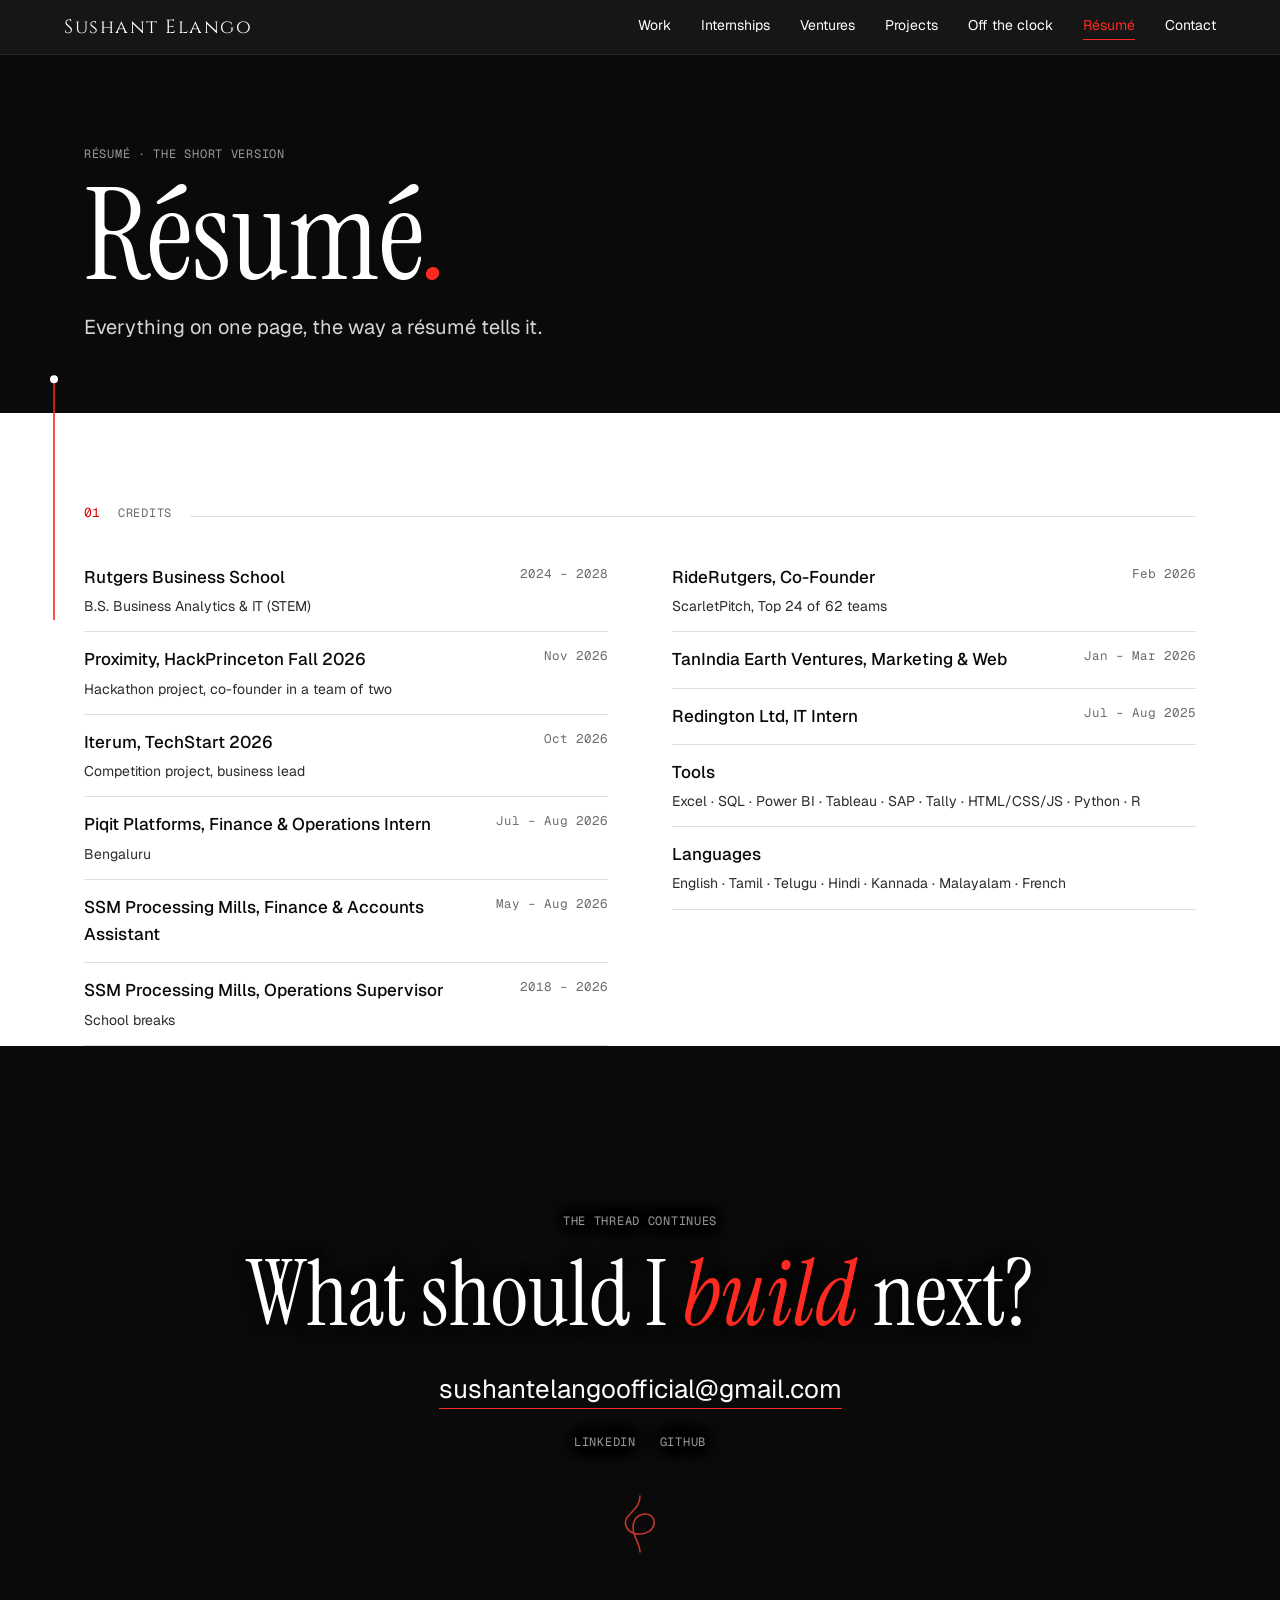
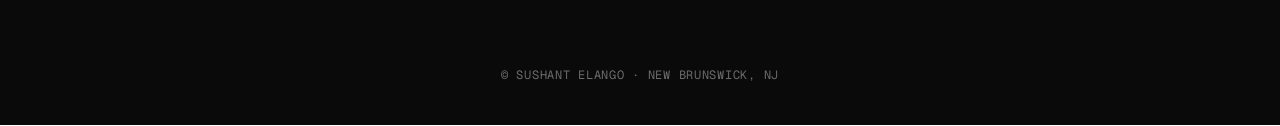
==== commit 270d2864: "Add Proximity (HackPrinceton Fall 2026) Project card first on the home page, the full story and four" ====
--- a/credits.html
+++ b/credits.html
@@ -20,7 +20,7 @@
 <link rel="preconnect" href="https://fonts.googleapis.com">
 <link rel="preconnect" href="https://fonts.gstatic.com" crossorigin>
 <link href="https://fonts.googleapis.com/css2?family=Instrument+Serif:ital@0;1&family=Cinzel:wght@400;500&family=Geist:wght@400;500;600&family=Geist+Mono:wght@400;500&family=Courier+Prime&display=swap" rel="stylesheet">
-<link rel="stylesheet" href="assets/site.css?v=81">
+<link rel="stylesheet" href="assets/site.css?v=83">
 </head>
 <body class="page-credits">
 
@@ -57,6 +57,7 @@
     <div class="credits reveal">
       <div>
         <div class="credit"><b>Rutgers Business School</b><span>2024 – 2028</span><small>B.S. Business Analytics &amp; IT (STEM)</small></div>
+        <div class="credit"><b>Proximity, HackPrinceton Fall 2026</b><span>Nov 2026</span><small>Hackathon project, co-founder in a team of two</small></div>
         <div class="credit"><b>Iterum, TechStart 2026</b><span>Oct 2026</span><small>Competition project, business lead</small></div>
         <div class="credit"><b>Piqit Platforms, Finance &amp; Operations Intern</b><span>Jul – Aug 2026</span><small>Bengaluru</small></div>
         <div class="credit"><b>SSM Processing Mills, Finance &amp; Accounts Assistant</b><span>May – Aug 2026</span></div>
@@ -83,6 +84,6 @@
 </main>
 <footer class="label">© Sushant Elango · New Brunswick, NJ</footer>
 
-<script src="assets/site.js?v=81"></script>
+<script src="assets/site.js?v=83"></script>
 </body>
 </html>
--- a/assets/site.css
+++ b/assets/site.css
@@ -841,3 +841,21 @@
 /* the hint sits as a pull-tab on the right edge, clear of the cover's logo and the title */
 .posters .turn { top: 46%; right: 0; border-radius: 3px 0 0 3px; padding: 5px 8px; }
 .posters li.flip.open .turn { opacity: 0; }
+
+/* ---------- Proximity (HackPrinceton, Nov 2026) ---------- */
+/* the results screenshot at its own 16:10 shape, so the map and the match card are never cropped */
+.ph.band[data-slot="proximity"] { height: auto; aspect-ratio: 16 / 10; max-height: 720px; }
+.ph.band[data-slot="proximity"] img { object-fit: contain; object-position: 50% 0; filter: none; }
+/* small headings inside a long story: Problem, What it does, How it works and so on */
+.prose h3.sub { font-family: var(--mono); font-weight: 400; font-size: 11px; letter-spacing: .1em; text-transform: uppercase; color: var(--thread); margin: 26px 0 8px; }
+.prose > h3.sub:first-child { margin-top: 0; }
+/* the newest project spans the whole row so the four below stay paired */
+.proj-grid .proj.wide { grid-column: 1 / -1; }
+/* more than one link under a card or a story */
+.proj-links { display: flex; flex-wrap: wrap; gap: 6px 18px; }
+/* HackPrinceton photos under the Proximity story: four polaroids in a row, two on tablets, one on phones */
+.hp-photos { display: grid; grid-template-columns: repeat(4, minmax(0, 1fr)); gap: 22px; margin-top: clamp(30px, 4vw, 54px); }
+.hp-photos .polaroid img { object-position: 50% 40%; }
+.hp-photos .hp-portrait img { object-position: 50% 25%; }
+@media (max-width: 960px) { .hp-photos { grid-template-columns: repeat(2, minmax(0, 1fr)); } } @media (max-width: 560px) { .hp-photos { grid-template-columns: minmax(0, 1fr); gap: 20px; } }
+@media (prefers-reduced-motion: reduce) { .hp-photos .polaroid { transform: none; } }
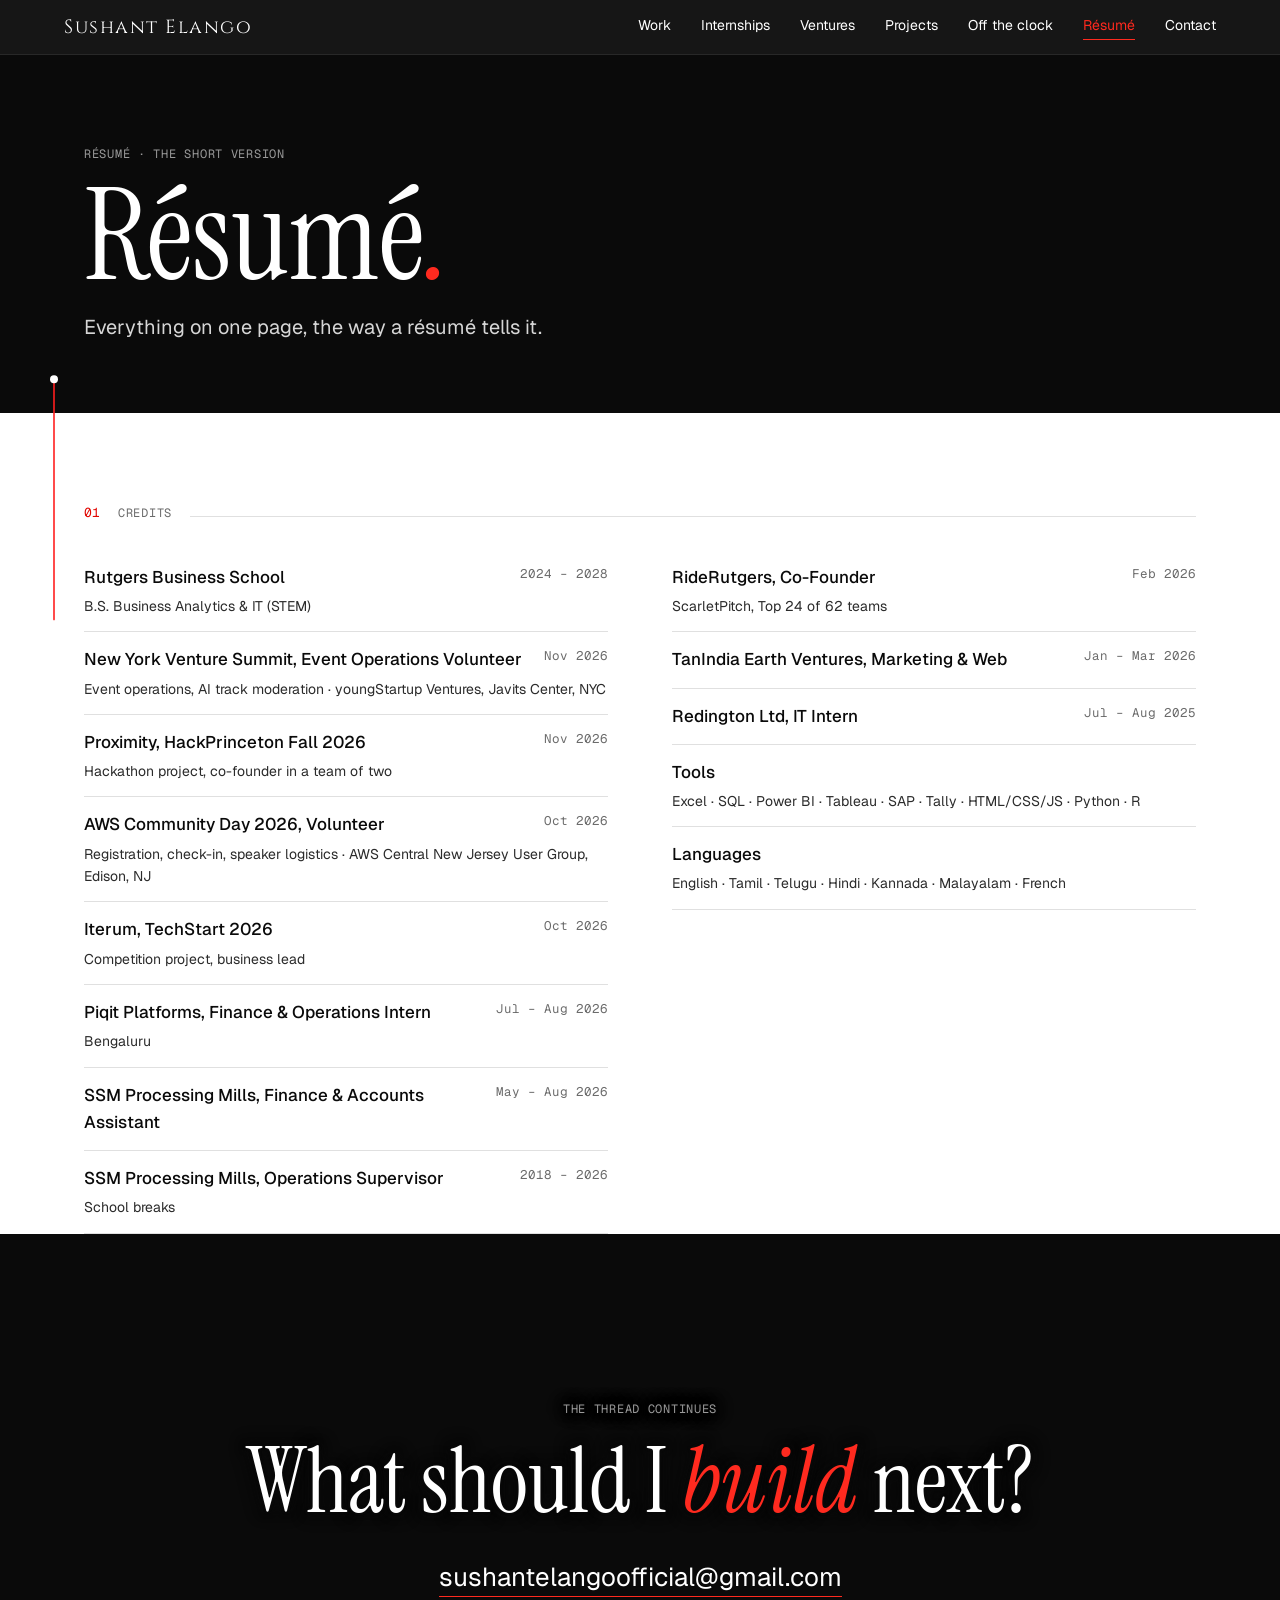
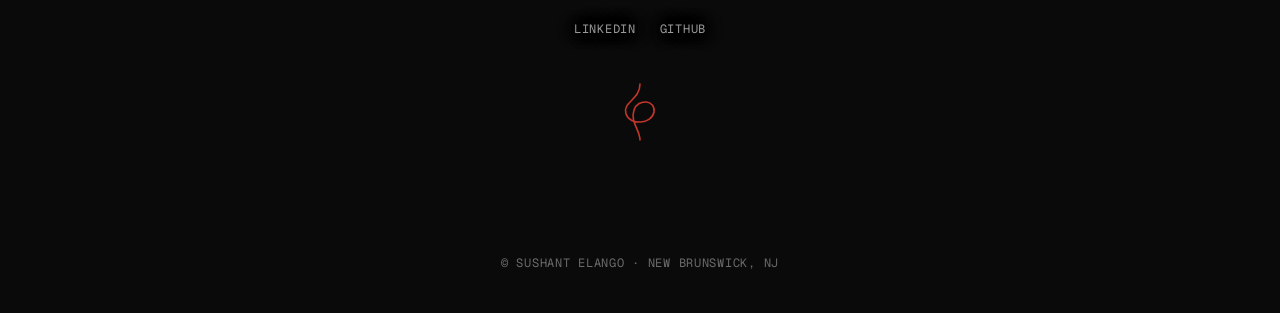
==== commit 96a1b82f: "Resume: add two volunteer entries (NY Venture Summit, AWS Community Day) Co-Authored-By: Claude Opus" ====
--- a/credits.html
+++ b/credits.html
@@ -57,7 +57,9 @@
     <div class="credits reveal">
       <div>
         <div class="credit"><b>Rutgers Business School</b><span>2024 – 2028</span><small>B.S. Business Analytics &amp; IT (STEM)</small></div>
+        <div class="credit"><b>New York Venture Summit, Event Operations Volunteer</b><span>Nov 2026</span><small>Event operations, AI track moderation · youngStartup Ventures, Javits Center, NYC</small></div>
         <div class="credit"><b>Proximity, HackPrinceton Fall 2026</b><span>Nov 2026</span><small>Hackathon project, co-founder in a team of two</small></div>
+        <div class="credit"><b>AWS Community Day 2026, Volunteer</b><span>Oct 2026</span><small>Registration, check-in, speaker logistics · AWS Central New Jersey User Group, Edison, NJ</small></div>
         <div class="credit"><b>Iterum, TechStart 2026</b><span>Oct 2026</span><small>Competition project, business lead</small></div>
         <div class="credit"><b>Piqit Platforms, Finance &amp; Operations Intern</b><span>Jul – Aug 2026</span><small>Bengaluru</small></div>
         <div class="credit"><b>SSM Processing Mills, Finance &amp; Accounts Assistant</b><span>May – Aug 2026</span></div>
--- a/assets/site.css
+++ b/assets/site.css
@@ -847,8 +847,8 @@
 .ph.band[data-slot="proximity"] { height: auto; aspect-ratio: 16 / 10; max-height: 720px; }
 .ph.band[data-slot="proximity"] img { object-fit: contain; object-position: 50% 0; filter: none; }
 /* small headings inside a long story: Problem, What it does, How it works and so on */
-.prose h3.sub { font-family: var(--mono); font-weight: 400; font-size: 11px; letter-spacing: .1em; text-transform: uppercase; color: var(--thread); margin: 26px 0 8px; }
-.prose > h3.sub:first-child { margin-top: 0; }
+h3.sub { font-family: var(--mono); font-weight: 400; font-size: 11px; letter-spacing: .1em; text-transform: uppercase; color: var(--thread); margin: 26px 0 8px; }
+.prose > h3.sub:first-child, .card > h3.sub:first-child, .duo h3.sub:first-child { margin-top: 0; }
 /* the newest project spans the whole row so the four below stay paired */
 .proj-grid .proj.wide { grid-column: 1 / -1; }
 /* more than one link under a card or a story */
@@ -859,3 +859,24 @@
 .hp-photos .hp-portrait img { object-position: 50% 25%; }
 @media (max-width: 960px) { .hp-photos { grid-template-columns: repeat(2, minmax(0, 1fr)); } } @media (max-width: 560px) { .hp-photos { grid-template-columns: minmax(0, 1fr); gap: 20px; } }
 @media (prefers-reduced-motion: reduce) { .hp-photos .polaroid { transform: none; } }
+
+/* Proximity story, laid out to scan: intro, four numbers, three cards, the refine screenshot, who did what */
+.px-intro { max-width: 720px; }
+.px-intro h2 { margin-top: 18px; }
+.px-intro p { margin-top: 14px; font-size: 18px; color: var(--ink-2); }
+.stats.four { grid-template-columns: repeat(4, 1fr); margin: 30px 0 clamp(26px, 3vw, 40px); }
+.px-cards { display: grid; grid-template-columns: repeat(3, minmax(0, 1fr)); gap: 20px; }
+.px-cards .card p { color: var(--ink-2); font-size: 15.5px; line-height: 1.55; }
+.px-refine { margin-top: clamp(34px, 4vw, 56px); align-items: center; }
+.px-shot { border: 1px solid var(--rule); border-radius: 4px; box-shadow: 0 18px 40px -30px rgba(22,21,19,.45); }
+.px-shot img { height: auto; filter: none; }
+.duo { display: grid; grid-template-columns: repeat(2, minmax(0, 1fr)); gap: clamp(24px, 4vw, 64px); margin-top: clamp(34px, 4vw, 56px); }
+.duo p { color: var(--ink-2); }
+.px-list { list-style: none; display: grid; gap: 8px; }
+.px-list li { padding-left: 16px; position: relative; color: var(--ink-2); }
+.px-list li::before { content: ""; position: absolute; left: 0; top: .62em; width: 6px; height: 6px; border-radius: 50%; background: var(--thread); }
+.px-wide { max-width: 860px; margin-top: 22px; }
+.px-wide .tags { margin-top: 14px; }
+@media (max-width: 860px) { .stats.four { grid-template-columns: repeat(2, 1fr); } .px-cards { grid-template-columns: minmax(0, 1fr); } }
+@media (max-width: 640px) { .duo { grid-template-columns: minmax(0, 1fr); } }.px-refine { grid-template-columns: 1.5fr 1fr; }
+@media (max-width: 860px) { .px-refine { grid-template-columns: minmax(0, 1fr); } }
